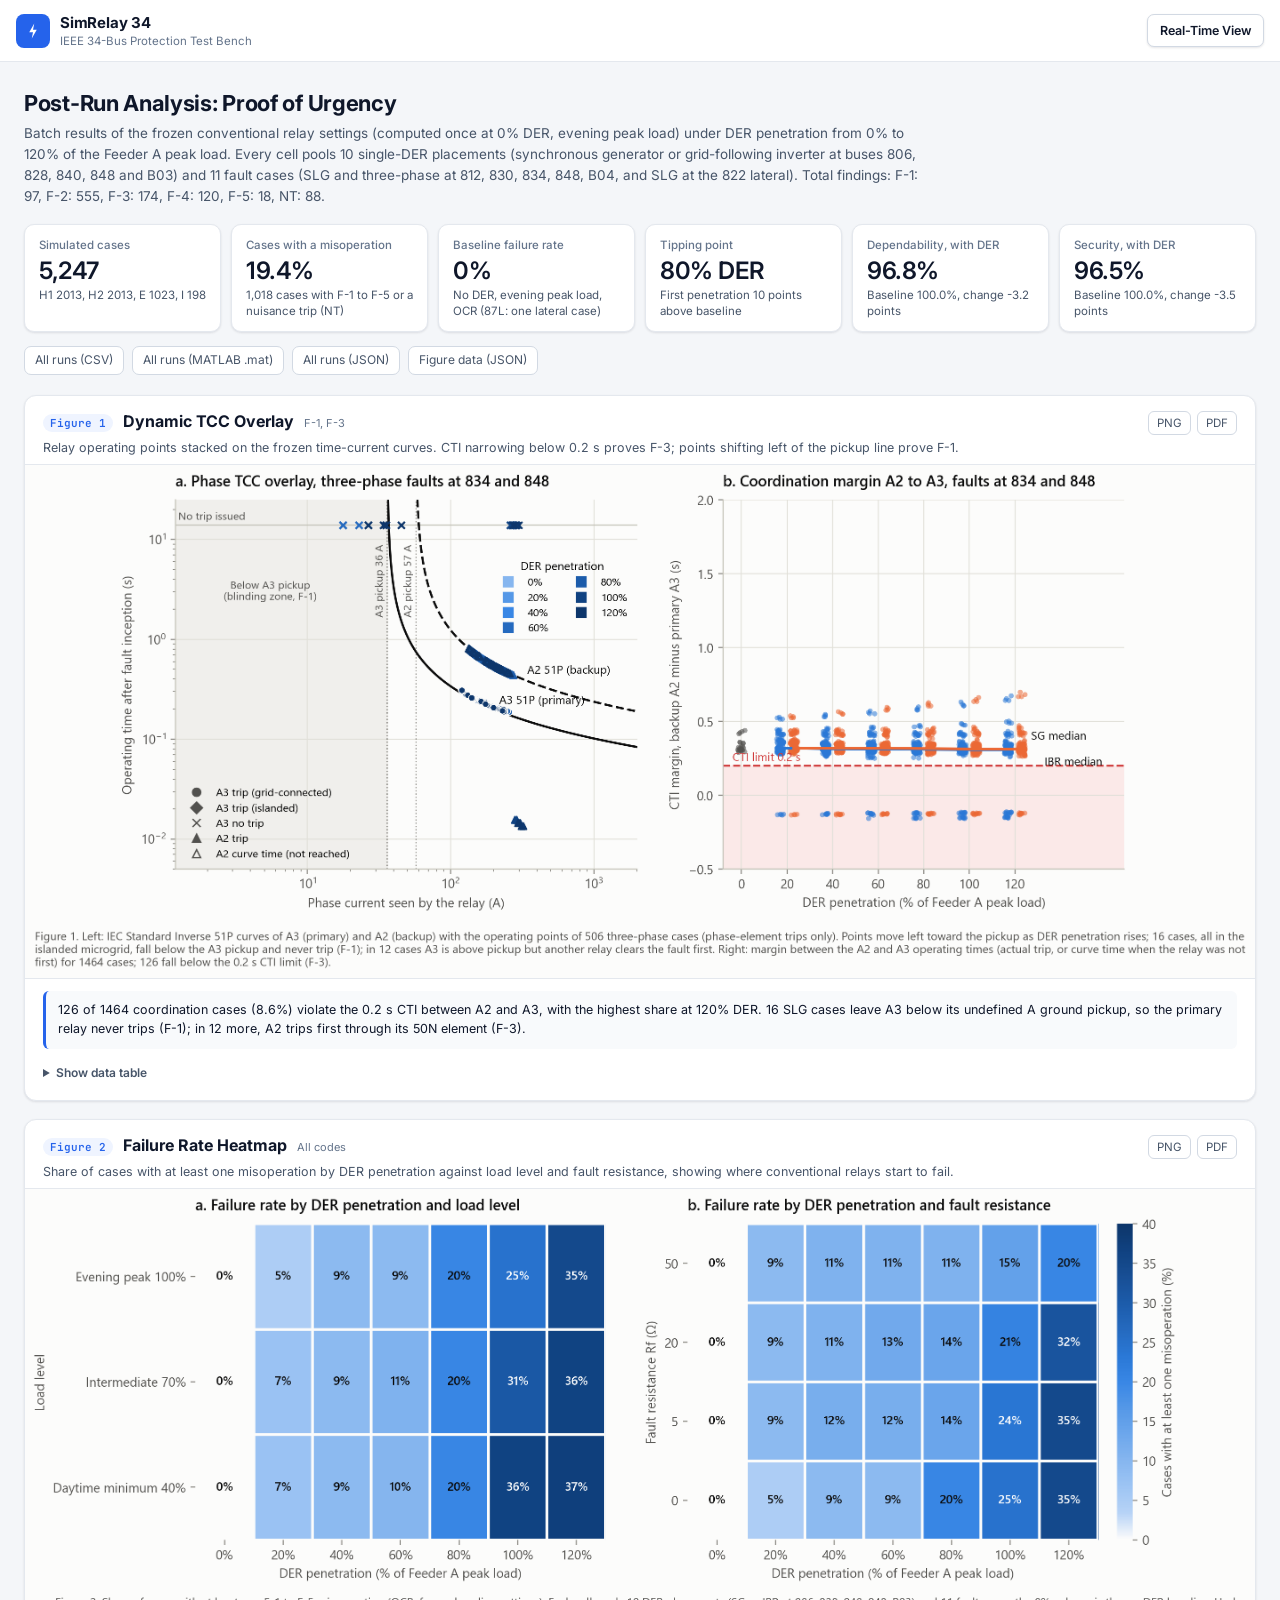
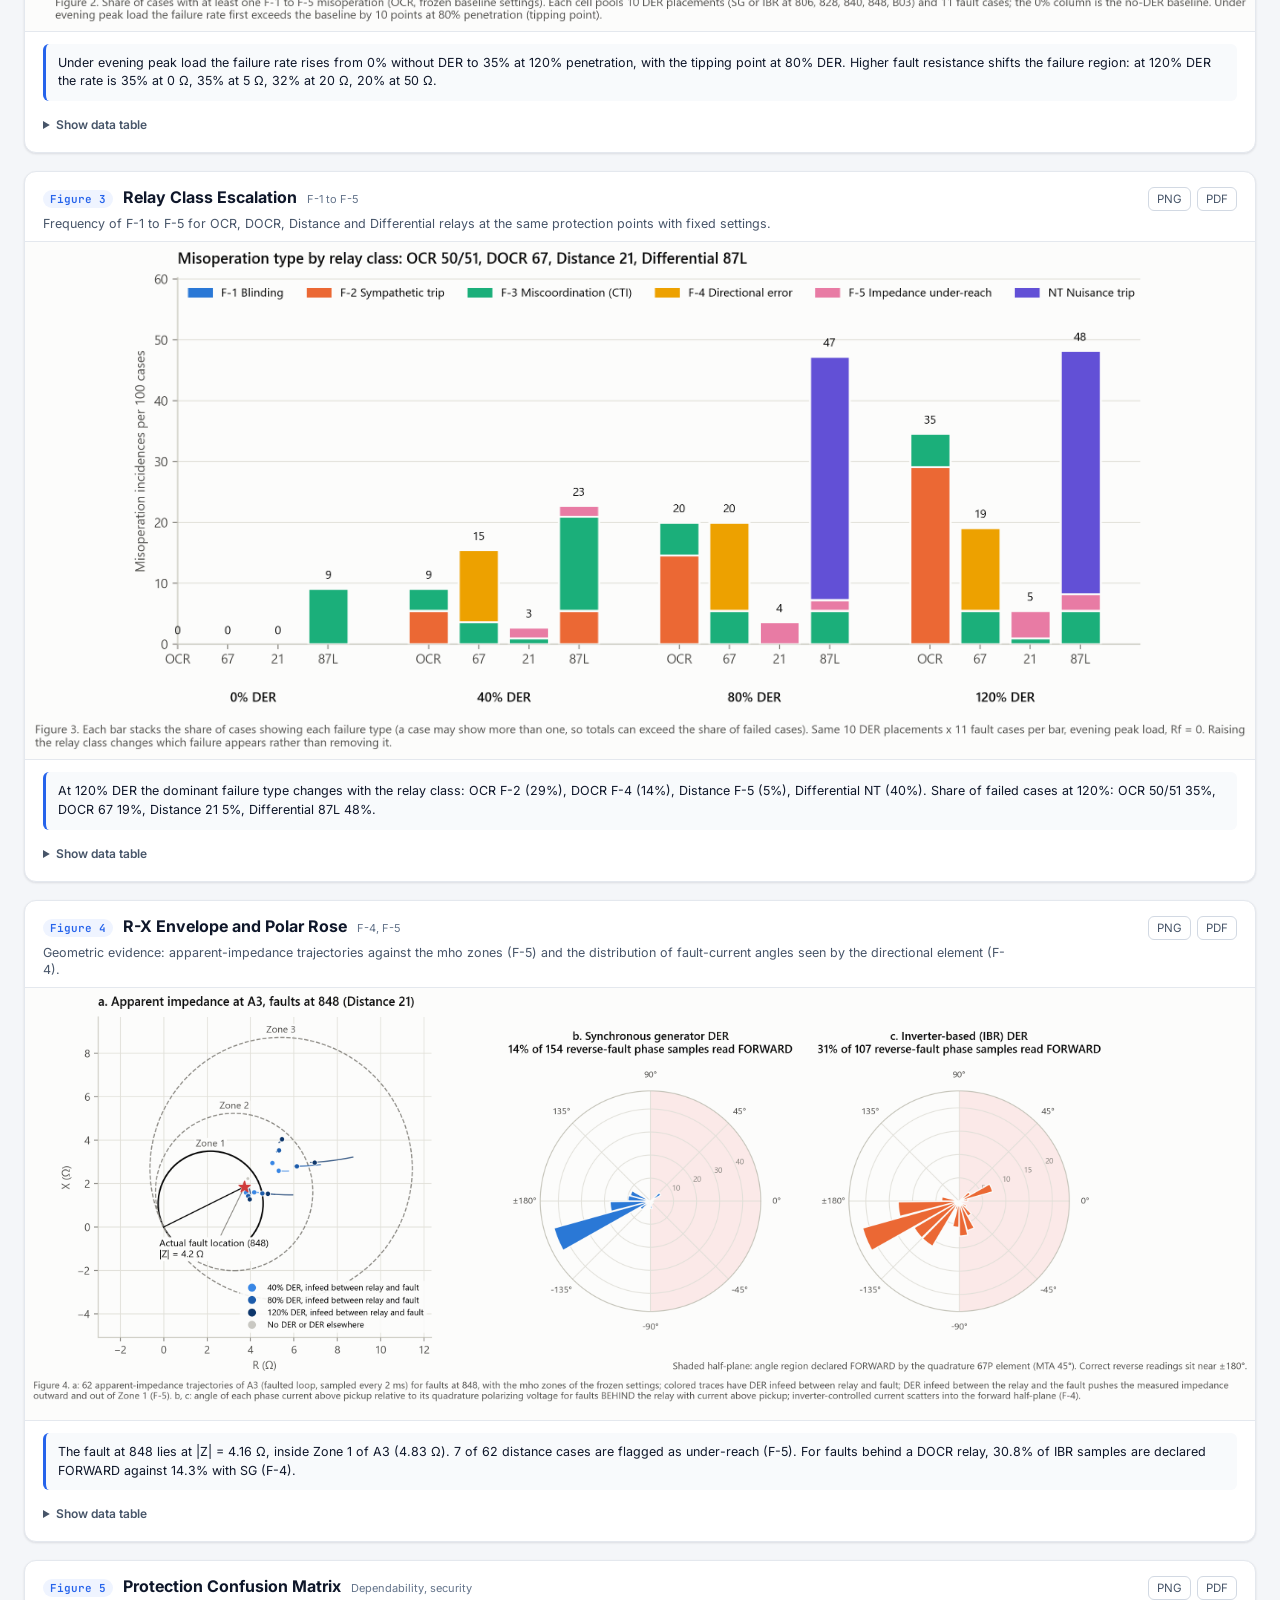
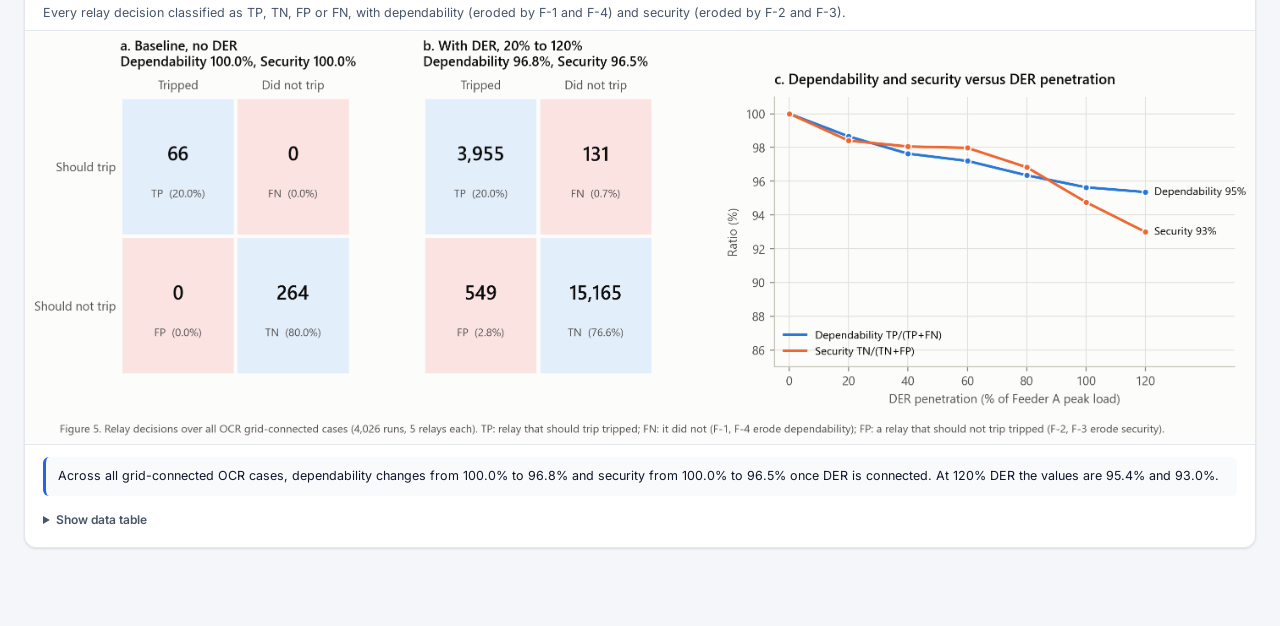
==== web/postrun.html @ 378ecabf "SimRelay 34: SIL proof-of-urgency test bench with Python and MATLAB Simulink engines Web app, Python" ====
<!DOCTYPE html>
<html lang="en">
<head>
<meta charset="utf-8">
<meta name="viewport" content="width=device-width, initial-scale=1">
<title>SimRelay 34 Post-Run</title>
<link rel="icon" href="data:image/svg+xml,%3Csvg xmlns=%22http://www.w3.org/2000/svg%22 viewBox=%220 0 16 16%22%3E%3Crect width=%2216%22 height=%2216%22 rx=%224%22 fill=%22%232563eb%22/%3E%3Cpath d=%22M9 2 5 9h3l-1 5 4-7H8z%22 fill=%22%23fff%22/%3E%3C/svg%3E">
<link rel="stylesheet" href="https://fonts.googleapis.com/css2?family=Inter:wght@400;500;600;700&family=JetBrains+Mono:wght@400;500;600&display=swap">
<link rel="stylesheet" href="css/app.css">
<style>
  html, body { overflow: auto; height: auto; }
  .pr { max-width: 1280px; margin: 0 auto; padding: 20px 24px 60px; }
  .pr-hdr { position: sticky; top: 0; z-index: 10; }
  .intro { color: var(--text-2); font-size: 13.5px; max-width: 900px; margin: 4px 0 18px; line-height: 1.55; }
  h1 { font-size: 22px; margin: 6px 0 2px; letter-spacing: -.3px; }
  .tiles { display: grid; grid-template-columns: repeat(auto-fit, minmax(190px, 1fr)); gap: 10px; margin-bottom: 22px; }
  .tile { background: #fff; border: 1px solid var(--line); border-radius: 10px; padding: 12px 14px; box-shadow: var(--shadow); }
  .tile .l { font-size: 11.5px; color: var(--muted); font-weight: 500; }
  .tile .v { font: 600 24px var(--sans); letter-spacing: -.4px; margin-top: 2px; }
  .tile .s { font-size: 11.5px; color: var(--text-2); margin-top: 2px; }
  .sec { background: #fff; border: 1px solid var(--line); border-radius: 12px; box-shadow: var(--shadow); margin-bottom: 18px; overflow: hidden; }
  .sec-h { display: flex; align-items: baseline; gap: 10px; padding: 14px 18px 4px; flex-wrap: wrap; }
  .sec-h .n { font: 600 11px var(--mono); color: var(--accent); background: var(--accent-soft); padding: 2px 7px; border-radius: 999px; }
  .sec-h h2 { font-size: 16px; margin: 0; }
  .sec-h .tag2 { font-size: 11px; color: var(--muted); }
  .sec-h .dl { margin-left: auto; display: flex; gap: 6px; }
  .sec-h .dl a { font-size: 11.5px; color: var(--text-2); text-decoration: none; border: 1px solid var(--line-2); border-radius: 6px; padding: 3px 8px; }
  .sec-h .dl a:hover { border-color: var(--accent); color: var(--accent); }
  .sec .why { padding: 0 18px 8px; color: var(--text-2); font-size: 12.5px; max-width: 1000px; }
  .sec img { display: block; width: 100%; height: auto; border-top: 1px solid var(--line); border-bottom: 1px solid var(--line); background: #fcfcfb; }
  .finding { margin: 12px 18px; padding: 10px 12px; border-left: 3px solid var(--accent); background: var(--panel-2); border-radius: 6px; font-size: 12.5px; line-height: 1.5; }
  details { margin: 0 18px 14px; }
  summary { cursor: pointer; font-size: 12px; font-weight: 600; color: var(--text-2); padding: 4px 0; }
  .tbl { border-collapse: collapse; font: 11.5px var(--mono); margin-top: 6px; }
  .tbl th, .tbl td { border-bottom: 1px solid var(--line); padding: 4px 10px; text-align: right; }
  .tbl th { font: 600 11px var(--sans); color: var(--muted); }
  .tbl th:first-child, .tbl td:first-child { text-align: left; }
  .wait { padding: 40px; text-align: center; color: var(--muted); }
  .files { display: flex; flex-wrap: wrap; gap: 8px; margin: -8px 0 20px; }
  .files a { font-size: 12px; text-decoration: none; color: var(--text-2); border: 1px solid var(--line-2); background: #fff; border-radius: 7px; padding: 5px 10px; }
  .files a:hover { border-color: var(--accent); color: var(--accent); }
  @media (max-width: 700px) { .pr { padding: 14px 16px 40px; } .sec-h .dl { margin-left: 0; } }
</style>
</head>
<body>
<header id="hdr" class="pr-hdr">
  <div class="brand">
    <div class="logo"><svg viewBox="0 0 16 16"><path d="M9 2 5 9h3l-1 5 4-7H8z" fill="#fff"/></svg></div>
    <div><div class="b1">SimRelay 34</div><div class="b2">IEEE 34-Bus Protection Test Bench</div></div>
  </div>
  <div style="flex:1"></div>
  <a class="btn" href="index.html" style="text-decoration:none">Real-Time View</a>
</header>
<main class="pr" id="pr">
  <div class="wait">Loading post-run results</div>
</main>
<script type="module" src="js/postrun.js"></script>
</body>
</html>
---- web/css/app.css ----
/* SimRelay 34: clean light theme */
:root {
  --bg: #f4f6f9;
  --panel: #ffffff;
  --panel-2: #f8fafc;
  --panel-3: #f1f4f8;
  --line: #e4e8ee;
  --line-2: #d2d9e3;
  --text: #0f172a;
  --text-2: #475569;
  --muted: #64748b;
  --faint: #94a3b8;
  --accent: #2563eb;
  --accent-2: #1d4ed8;
  --accent-soft: #eff4ff;
  --op: #2563eb;
  --god: #b45309;
  --field: #7c3aed;
  --good: #16a34a;
  --warn: #d97706;
  --crit: #dc2626;
  --dead: #a3adbb;
  --phA: #e8590c;
  --phB: #2f9e44;
  --phC: #1c7ed6;
  --cb-closed: #dc2626;   /* ANSI SCADA convention: red = closed */
  --cb-open: #16a34a;     /* green = open */
  --shadow: 0 1px 2px rgba(15, 23, 42, .05), 0 1px 3px rgba(15, 23, 42, .06);
  --mono: "JetBrains Mono", "Cascadia Mono", Consolas, "SFMono-Regular", Menlo, monospace;
  --sans: "Inter", "Segoe UI", system-ui, -apple-system, Roboto, "Helvetica Neue", Arial, sans-serif;
}
* { box-sizing: border-box; }
html, body { margin: 0; height: 100%; background: var(--bg); color: var(--text); font: 13px/1.4 var(--sans); overflow: hidden; -webkit-font-smoothing: antialiased; }
button, select, input { font: inherit; color: inherit; }
#app { display: grid; grid-template-rows: auto minmax(0, 1fr) auto; grid-template-columns: minmax(0, 1fr); height: 100vh; width: 100vw; }
.ic { width: 15px; height: 15px; flex: none; }

/* header */
#hdr { display: flex; align-items: center; gap: 20px; padding: 10px 16px; background: var(--panel); border-bottom: 1px solid var(--line); min-height: 62px; }
.brand { display: flex; align-items: center; gap: 10px; min-width: 230px; }
.logo { width: 34px; height: 34px; border-radius: 8px; background: var(--accent); display: grid; place-items: center; }
.logo svg { width: 20px; height: 20px; }
.b1 { font-weight: 700; font-size: 15px; letter-spacing: -.2px; }
.b2 { color: var(--muted); font-size: 11.5px; }
.scen-wrap { flex: 1; min-width: 0; }
.scen-label { font-size: 10.5px; font-weight: 600; color: var(--muted); text-transform: uppercase; letter-spacing: .6px; margin-bottom: 5px; }
.scen-chips { display: flex; gap: 6px; overflow-x: auto; padding-bottom: 2px; scrollbar-width: thin; }
.chip { flex: none; display: flex; align-items: center; gap: 7px; padding: 5px 10px 5px 6px; border-radius: 7px; background: var(--panel); border: 1px solid var(--line-2); cursor: pointer; white-space: nowrap; font-size: 12px; font-weight: 500; color: var(--text-2); transition: .15s; }
.chip:hover { border-color: var(--faint); color: var(--text); }
.chip.on { border-color: var(--accent); color: var(--accent-2); background: var(--accent-soft); }
.chip .code { font: 600 10px var(--mono); padding: 2px 6px; border-radius: 4px; background: var(--panel-3); color: var(--text-2); }
.chip .code.F-1 { background: #fee2e2; color: #b91c1c; } .chip .code.F-2 { background: #fef3c7; color: #a16207; }
.chip .code.F-3 { background: #ffedd5; color: #c2410c; } .chip .code.F-4 { background: #ede9fe; color: #6d28d9; }
.chip .code.F-5 { background: #dbeafe; color: #1d4ed8; } .chip .code.OK { background: #dcfce7; color: #15803d; }
.chip .code.NT { background: #fef3c7; color: #a16207; } .chip .code.MG { background: #ccfbf1; color: #0f766e; }
.chip .pend { width: 6px; height: 6px; border-radius: 50%; background: var(--faint); animation: blink 1s steps(2) infinite; }
.hdr-actions { display: flex; align-items: center; gap: 8px; }
.verdict-mini { display: flex; gap: 4px; margin-right: 4px; }
.vchip { font: 600 10.5px var(--mono); padding: 3px 7px; border-radius: 5px; border: 1px solid var(--line); color: var(--faint); background: var(--panel); }
.vchip.hit { color: #b91c1c; border-color: #fca5a5; background: #fef2f2; }
.vchip.okk { color: #15803d; border-color: #86efac; background: #f0fdf4; font-family: var(--sans); }

.btn { display: inline-flex; align-items: center; gap: 6px; border: 1px solid var(--line-2); background: var(--panel); padding: 7px 12px; border-radius: 7px; cursor: pointer; font-weight: 600; font-size: 12.5px; color: var(--text); transition: .12s; box-shadow: var(--shadow); }
.btn:hover { background: var(--panel-2); border-color: var(--faint); }
.btn.primary { background: var(--accent); border-color: var(--accent); color: #fff; }
.btn.primary:hover { background: var(--accent-2); }
.btn.tiny { padding: 4px 9px; font-size: 11.5px; box-shadow: none; }
.btn.icon-only { padding: 4px 6px; }
.btn.icon { padding: 5px 7px; box-shadow: none; }
.btn.icon .ic { width: 16px; height: 16px; }
.btn.icon.big { background: var(--accent); border-color: var(--accent); color: #fff; padding: 6px 12px; }
.btn.icon.big:hover { background: var(--accent-2); }
.btn:disabled { opacity: .5; cursor: wait; }

/* grid */
#grid { display: grid; grid-template-columns: minmax(0, 1fr) 380px; grid-template-rows: minmax(0, 63fr) minmax(0, 37fr); gap: 10px; padding: 10px; min-height: 0; }
#p-scada { grid-column: 1; grid-row: 1; }
#p-field { grid-column: 2; grid-row: 1 / span 2; }
#p-god { grid-column: 1; grid-row: 2; }
.panel { background: var(--panel); border: 1px solid var(--line); border-radius: 10px; display: flex; flex-direction: column; min-height: 0; min-width: 0; overflow: hidden; box-shadow: var(--shadow); }
.ph { display: flex; align-items: center; gap: 10px; padding: 7px 12px; border-bottom: 1px solid var(--line); min-height: 42px; flex-wrap: wrap; }
.tag { font-size: 10.5px; font-weight: 600; padding: 2px 8px; border-radius: 999px; }
.tag.op { color: #1d4ed8; background: #eff4ff; }
.tag.god { color: #92400e; background: #fef3c7; }
.tag.field { color: #6d28d9; background: #f3efff; }
.ttl { font-weight: 600; font-size: 13.5px; }
.sub { color: var(--muted); font: 11px var(--mono); }
.tools { margin-left: auto; display: flex; align-items: center; gap: 12px; color: var(--text-2); font-size: 12px; }
.tg { display: flex; align-items: center; gap: 5px; cursor: pointer; user-select: none; }
.tg input { accent-color: var(--accent); margin: 0; }
.sel { display: flex; align-items: center; gap: 6px; }
select { background: var(--panel); border: 1px solid var(--line-2); border-radius: 6px; padding: 3px 6px; font-size: 12px; color: var(--text); }
.pb { flex: 1; min-height: 0; position: relative; }

/* SLD */
.kpi { display: flex; gap: 8px; padding: 6px 12px; border-bottom: 1px solid var(--line); background: var(--panel-2); overflow-x: auto; }
.kpi .k { background: var(--panel); border: 1px solid var(--line); border-radius: 8px; padding: 3px 10px; min-width: 112px; }
.kpi .k .l { font-size: 10.5px; font-weight: 500; color: var(--muted); }
.kpi .k .v { font: 600 14px var(--mono); color: var(--text); }
.kpi .k .v small { font: 500 10.5px var(--sans); color: var(--muted); margin-left: 4px; }
.sld-host { background: #fff; background-image: radial-gradient(#e8edf3 1px, transparent 1px); background-size: 18px 18px; overflow: hidden; }
#sld { width: 100%; height: 100%; display: block; cursor: grab; user-select: none; }
#sld.dragging { cursor: grabbing; }
#sld text { font-family: var(--sans); paint-order: stroke; stroke: #ffffff; stroke-width: 3.5px; stroke-linejoin: round; }
#sld text.mono { font-family: var(--mono); }
.sld-foot { border-top: 1px solid var(--line); padding: 6px 12px; background: var(--panel); }
.sld-legend { display: flex; flex-wrap: wrap; gap: 4px 16px; font-size: 11px; color: var(--text-2); }
.sld-legend .lg { display: flex; align-items: center; gap: 6px; }
.sld-legend i { display: inline-block; width: 9px; height: 9px; border-radius: 50%; }
.sld-legend i.sq { border-radius: 2px; }
.sld-legend i.ln { width: 18px; height: 3px; border-radius: 2px; }
.alarm-strip { height: 30px; background: var(--panel-2); border-top: 1px solid var(--line); display: flex; align-items: center; gap: 16px; padding: 0 12px; overflow: hidden; font: 11.5px var(--mono); white-space: nowrap; }
.alarm-strip .al-h { color: var(--text); font: 600 11px var(--sans); flex: none; text-transform: uppercase; letter-spacing: .5px; }
.alarm-strip .al { color: var(--text-2); flex: none; }
.alarm-strip .al b { color: var(--faint); font-weight: 500; margin-right: 6px; }
.alarm-strip .al.hi { color: #b91c1c; } .alarm-strip .al.mid { color: #b45309; } .alarm-strip .al.ok { color: #15803d; }

.inspector { position: absolute; z-index: 20; width: 340px; max-height: calc(100% - 16px); overflow: auto; background: #fff; border: 1px solid var(--line-2); border-radius: 10px; box-shadow: 0 12px 32px rgba(15, 23, 42, .14); font-size: 12px; }
.inspector.hidden { display: none; }
.insp-h { display: flex; align-items: center; gap: 8px; padding: 9px 12px; border-bottom: 1px solid var(--line); position: sticky; top: 0; background: #fff; }
.insp-h .ic2 { font: 600 10px var(--mono); padding: 2px 7px; border-radius: 4px; background: var(--panel-3); color: var(--text-2); }
.insp-h .nm { font-weight: 600; }
.insp-h .x { margin-left: auto; cursor: pointer; color: var(--muted); display: flex; padding: 2px; border-radius: 4px; }
.insp-h .x:hover { background: var(--panel-3); color: var(--text); }
.insp-b { padding: 8px 12px 12px; }
.insp-b h5 { margin: 10px 0 5px; font-size: 10.5px; font-weight: 600; color: var(--muted); text-transform: uppercase; letter-spacing: .5px; }
.kv { display: grid; grid-template-columns: auto 1fr; gap: 3px 12px; }
.kv .k { color: var(--text-2); }
.kv .v { font-family: var(--mono); text-align: right; }
.ph3 { display: grid; grid-template-columns: 50px repeat(3, 1fr); gap: 3px 6px; font-family: var(--mono); font-size: 11.5px; }
.ph3 .hd { color: var(--muted); font-size: 10.5px; }
.ph3 .r { color: var(--text-2); }
.ph3 .c { text-align: right; }
.sw { display: inline-block; width: 8px; height: 8px; border-radius: 2px; margin-right: 4px; vertical-align: 0; }
.pill { display: inline-block; font: 600 10px var(--sans); padding: 1px 7px; border-radius: 999px; }
.pill.ok { background: #dcfce7; color: #15803d; } .pill.warn { background: #fef3c7; color: #a16207; }
.pill.crit { background: #fee2e2; color: #b91c1c; } .pill.mute { background: var(--panel-3); color: var(--text-2); }
.god-note { margin-top: 10px; padding: 7px 9px; border: 1px solid #fde68a; background: #fffbeb; border-radius: 7px; color: #92400e; font-size: 11.5px; }

/* SOE */
.soe-host { overflow: auto; }
.soe-note { padding: 8px 12px; color: var(--muted); font-size: 11.5px; border-bottom: 1px solid var(--line); background: var(--panel-2); }
table.soe { width: 100%; border-collapse: collapse; font: 11.5px var(--mono); }
table.soe th { position: sticky; top: 0; background: var(--panel); text-align: left; color: var(--muted); font: 600 10.5px var(--sans); padding: 6px 10px; border-bottom: 1px solid var(--line); text-transform: uppercase; letter-spacing: .4px; }
table.soe td { padding: 5px 10px; border-bottom: 1px solid #eef1f5; vertical-align: top; color: var(--text-2); }
table.soe td:first-child { white-space: nowrap; color: var(--muted); }
table.soe tr.future td { opacity: .3; }
table.soe tr.k-trip td:last-child { color: #b91c1c; font-weight: 600; }
table.soe tr.k-pickup td:last-child { color: #a16207; }
table.soe tr.k-dir td:last-child { color: #6d28d9; }
table.soe tr.k-cb td:last-child { color: var(--text); }
table.soe tr.k-dropout td:last-child { color: var(--faint); }
table.soe tr.s-FAULT_ON td:last-child { color: #b91c1c; font-weight: 600; }
table.soe tr.s-CB_OPEN td:last-child, table.soe tr.s-CB_CLOSE td:last-child { color: var(--text); }
table.soe tr.s-DER_TRIP td:last-child { color: #6d28d9; }
table.soe tr.s-FAULT_CLEARED td:last-child { color: #15803d; }
table.soe tr.s-ISLAND td:last-child { color: #0f766e; }
table.soe .empty { color: var(--faint); font-family: var(--sans); }
.iedtag { display: inline-block; min-width: 22px; font-weight: 600; color: var(--text); }

/* ground truth */
.god-body { display: grid; grid-template-columns: minmax(0, 1fr) 340px; min-height: 0; }
.scope { overflow-y: auto; overflow-x: hidden; min-height: 0; border-right: 1px solid var(--line); }
.srow { border-bottom: 1px solid var(--line); position: relative; }
.srow-h { display: flex; align-items: center; gap: 6px; padding: 4px 10px; background: var(--panel-2); font-size: 11.5px; }
.srow-h select { font-size: 11.5px; max-width: 260px; padding: 2px 4px; }
.srow-h .rm { margin-left: auto; cursor: pointer; color: var(--faint); display: flex; padding: 2px; border-radius: 4px; }
.srow-h .rm:hover { color: var(--crit); background: #fef2f2; }
.srow-h .rd { font: 11px var(--mono); color: var(--text-2); }
.srow canvas { display: block; width: 100%; height: 118px; cursor: crosshair; }
.srow .stip { position: absolute; pointer-events: none; background: #fff; border: 1px solid var(--line-2); border-radius: 7px; padding: 5px 8px; font: 11px var(--mono); white-space: nowrap; display: none; z-index: 5; box-shadow: 0 6px 18px rgba(15, 23, 42, .12); }
.god-side { display: flex; flex-direction: column; min-height: 0; }
.tabs { display: flex; border-bottom: 1px solid var(--line); padding: 0 8px; }
.tab { background: none; border: 0; padding: 9px 10px; cursor: pointer; color: var(--muted); font-weight: 600; font-size: 12px; border-bottom: 2px solid transparent; margin-bottom: -1px; }
.tab:hover { color: var(--text); }
.tab.on { color: var(--accent); border-bottom-color: var(--accent); }
.tabpane { display: none; flex: 1; overflow: auto; min-height: 0; }
.tabpane.on { display: block; }

.hunt { padding: 10px; }
.hunt .codes { display: grid; grid-template-columns: repeat(3, 1fr); gap: 6px; margin-bottom: 10px; }
.hunt .cd { border: 1px solid var(--line); border-radius: 8px; padding: 6px 8px; background: var(--panel); }
.hunt .cd .c { font: 600 11px var(--mono); color: var(--text-2); }
.hunt .cd .n { font: 600 17px var(--mono); }
.hunt .cd .d { font-size: 10.5px; color: var(--muted); line-height: 1.25; }
.hunt .cd.hit { border-color: #fca5a5; background: #fef2f2; }
.hunt .cd.hit .n { color: #b91c1c; }
.hunt .cm { display: grid; grid-template-columns: auto 1fr 1fr; gap: 4px; font: 11px var(--mono); margin-bottom: 10px; align-items: center; }
.hunt .cm .cell { padding: 5px; text-align: center; border-radius: 6px; background: var(--panel-3); }
.hunt .cm .tp, .hunt .cm .tn { background: #dcfce7; color: #15803d; }
.hunt .cm .fp, .hunt .cm .fn { background: #fee2e2; color: #b91c1c; }
.hunt .cm .lb { color: var(--muted); font: 500 10.5px var(--sans); text-align: center; }
.hunt .metric { display: flex; gap: 8px; margin-bottom: 10px; }
.hunt .metric div { flex: 1; background: var(--panel); border: 1px solid var(--line); border-radius: 8px; padding: 5px 8px; }
.hunt .metric .l { font-size: 10.5px; font-weight: 500; color: var(--muted); }
.hunt .metric .v { font: 600 16px var(--mono); }
.find { border: 1px solid var(--line); border-left: 3px solid var(--crit); border-radius: 8px; padding: 7px 10px; margin-bottom: 7px; background: #fff; cursor: pointer; }
.find:hover { background: var(--panel-2); }
.find .fh { display: flex; gap: 7px; align-items: baseline; }
.find .fc { font: 600 10.5px var(--mono); }
.find .ft { font-weight: 600; font-size: 12px; }
.find .fx { color: var(--text-2); font-size: 11.5px; margin-top: 3px; }
.find .tt { margin-left: auto; font: 10.5px var(--mono); color: var(--muted); white-space: nowrap; }
.find.F-1 { border-left-color: #dc2626; } .find.F-2 { border-left-color: #d97706; } .find.F-3 { border-left-color: #ea580c; }
.find.F-4 { border-left-color: #7c3aed; } .find.F-5 { border-left-color: #2563eb; } .find.NT { border-left-color: #d97706; }
.hunt .gt { font-size: 11.5px; color: var(--text-2); background: #fffbeb; border: 1px solid #fde68a; border-radius: 8px; padding: 7px 9px; margin-bottom: 10px; }
.hunt .gt b { color: #92400e; }
.ok-banner { padding: 8px 10px; border: 1px solid #86efac; background: #f0fdf4; color: #15803d; border-radius: 8px; font-size: 12px; margin-bottom: 10px; }

/* playback */
#play { display: flex; align-items: center; gap: 16px; padding: 8px 16px; border-top: 1px solid var(--line); background: var(--panel); }
.pl-btns { display: flex; align-items: center; gap: 4px; }
.pl-btns select { margin-left: 8px; padding: 4px 6px; }
.pl-time { font: 600 16px var(--mono); min-width: 150px; }
.pl-time .slash { color: var(--faint); margin: 0 5px; }
#pl-T { color: var(--muted); font-size: 12px; }
.pl-track { flex: 1; position: relative; height: 36px; cursor: pointer; }
.pl-rail { position: absolute; left: 0; right: 0; top: 15px; height: 6px; background: var(--panel-3); border: 1px solid var(--line); border-radius: 3px; }
.pl-fill { position: absolute; left: 0; top: 15px; height: 6px; background: var(--accent); border-radius: 3px; width: 0; }
.pl-head { position: absolute; top: 10px; width: 14px; height: 16px; margin-left: -7px; background: #fff; border: 2px solid var(--accent); border-radius: 5px; box-shadow: var(--shadow); }
.pl-mark { position: absolute; top: 4px; width: 2px; height: 28px; margin-left: -1px; border-radius: 1px; }
.pl-mark.fault { background: var(--crit); }
.pl-mark.trip { background: var(--warn); height: 22px; top: 7px; }
.pl-mark.cb { background: var(--muted); height: 16px; top: 10px; }
.pl-mark.der { background: var(--field); height: 16px; top: 10px; }
.pl-mark .ml { position: absolute; top: -3px; left: 4px; font: 500 10px var(--sans); color: var(--text-2); white-space: nowrap; pointer-events: none; }
.pl-tip { position: absolute; bottom: 36px; transform: translateX(-50%); background: var(--text); color: #fff; padding: 2px 7px; border-radius: 5px; font: 11px var(--mono); display: none; white-space: nowrap; }
.pl-cyc { font: 11.5px var(--sans); color: var(--muted); min-width: 80px; text-align: right; }

/* drawer */
.drawer { position: fixed; top: 0; right: 0; bottom: 0; width: 580px; max-width: 96vw; background: #fff; border-left: 1px solid var(--line); box-shadow: -16px 0 40px rgba(15, 23, 42, .12); transform: translateX(105%); transition: transform .22s ease; z-index: 50; display: flex; flex-direction: column; }
.drawer.open { transform: none; }
.dr-head { display: flex; align-items: center; padding: 14px 16px; border-bottom: 1px solid var(--line); }
.dr-head > div { flex: 1; }
.dr-t { font-weight: 700; font-size: 15px; }
.dr-s { color: var(--muted); font-size: 12px; }
.dr-tabs { display: grid; grid-template-columns: repeat(5, 1fr); border-bottom: 1px solid var(--line); padding: 0 8px; }
.dr-tabs button { background: none; border: 0; padding: 9px 4px; cursor: pointer; color: var(--muted); font-weight: 600; font-size: 12px; border-bottom: 2px solid transparent; line-height: 1.2; margin-bottom: -1px; }
.dr-tabs button small { display: block; font-weight: 500; font-size: 10.5px; }
.dr-tabs button.on { color: var(--accent); border-bottom-color: var(--accent); }
.dr-body { flex: 1; overflow: auto; padding: 14px 16px; background: var(--panel-2); }
.dr-foot { display: flex; justify-content: space-between; padding: 12px 16px; border-top: 1px solid var(--line); }
.fs { border: 1px solid var(--line); border-radius: 10px; padding: 12px; margin-bottom: 12px; background: #fff; }
.fs > .fh { display: flex; align-items: center; gap: 8px; margin-bottom: 10px; font-weight: 600; }
.fs > .fh .rm { margin-left: auto; cursor: pointer; color: var(--muted); font-size: 12px; font-weight: 500; }
.fs > .fh .rm:hover { color: var(--crit); }
.fhint { color: var(--muted); font-size: 11.5px; margin: -2px 0 8px; }
.frow { display: grid; grid-template-columns: 160px 1fr; align-items: center; gap: 6px 10px; margin-bottom: 7px; }
.frow > label { color: var(--text-2); font-size: 12px; }
.frow input[type=number], .frow input[type=text], .frow select { width: 100%; background: #fff; border: 1px solid var(--line-2); border-radius: 6px; padding: 5px 7px; font-size: 12px; }
.frow input[type=range] { width: 100%; accent-color: var(--accent); }
.inl { display: flex; gap: 6px; align-items: center; }
.inl > * { flex: 1; }
.inl .val { flex: none; font: 12px var(--mono); min-width: 70px; text-align: right; color: var(--text); }
.seg { display: inline-flex; border: 1px solid var(--line-2); border-radius: 7px; overflow: hidden; flex-wrap: wrap; }
.seg button { background: #fff; border: 0; padding: 5px 10px; cursor: pointer; font-size: 12px; color: var(--text-2); border-right: 1px solid var(--line-2); }
.seg button:last-child { border-right: 0; }
.seg button.on { background: var(--accent); color: #fff; }
.stbl { width: 100%; border-collapse: collapse; font: 11px var(--mono); }
.stbl th, .stbl td { padding: 4px 5px; border-bottom: 1px solid var(--line); text-align: right; }
.stbl th:first-child, .stbl td:first-child { text-align: left; }
.stbl th { color: var(--muted); font: 600 10.5px var(--sans); }
.addbtn { width: 100%; display: flex; align-items: center; justify-content: center; gap: 6px; border: 1px dashed var(--line-2); background: #fff; padding: 9px; border-radius: 10px; cursor: pointer; color: var(--text-2); font-weight: 500; }
.addbtn:hover { border-color: var(--accent); color: var(--accent); }

.busy { position: fixed; inset: 0; background: rgba(244, 246, 249, .72); backdrop-filter: blur(2px); display: grid; place-content: center; z-index: 80; }
.busy.hidden { display: none; }
.busy-card { display: flex; align-items: center; gap: 12px; background: #fff; border: 1px solid var(--line); border-radius: 12px; padding: 14px 18px; box-shadow: 0 12px 32px rgba(15, 23, 42, .12); font-weight: 500; }
.spin { width: 22px; height: 22px; border: 2.5px solid #dbe4f3; border-top-color: var(--accent); border-radius: 50%; animation: sp 0.9s linear infinite; }
@keyframes sp { to { transform: rotate(360deg); } }
.toast { position: fixed; left: 50%; bottom: 76px; transform: translateX(-50%); background: #fef2f2; border: 1px solid #fca5a5; color: #991b1b; padding: 9px 14px; border-radius: 8px; z-index: 90; max-width: 70vw; box-shadow: var(--shadow); }
.toast.hidden { display: none; }

/* SVG */
.sld-line { fill: none; stroke-linecap: round; stroke-linejoin: round; }
.sld-hit { fill: none; stroke: transparent; stroke-width: 14; cursor: pointer; }
.clickable { cursor: pointer; }
@keyframes pulse { 0% { r: 8; opacity: .9; } 100% { r: 26; opacity: 0; } }
.fault-ring { animation: pulse 1.1s ease-out infinite; }
@keyframes blink { 50% { opacity: .25; } }
.blink { animation: blink .6s steps(2) infinite; }
::-webkit-scrollbar { width: 9px; height: 9px; }
::-webkit-scrollbar-thumb { background: #cfd7e2; border-radius: 5px; border: 2px solid transparent; background-clip: padding-box; }
::-webkit-scrollbar-track { background: transparent; }

@media (max-width: 1350px) {
  #grid { grid-template-columns: minmax(0, 1fr) 320px; }
  .god-body { grid-template-columns: minmax(0, 1fr) 290px; }
}

/* engine selector and badge */
.eng-sel { font-size: 12px; color: var(--text-2); font-weight: 500; }
.eng-sel select { font-weight: 600; }
.engine-badge { font-size: 10.5px; font-weight: 600; padding: 2px 8px; border-radius: 999px; background: var(--panel-3); color: var(--text-2); }
.engine-badge.ml { background: #fff1e6; color: #c2410c; }
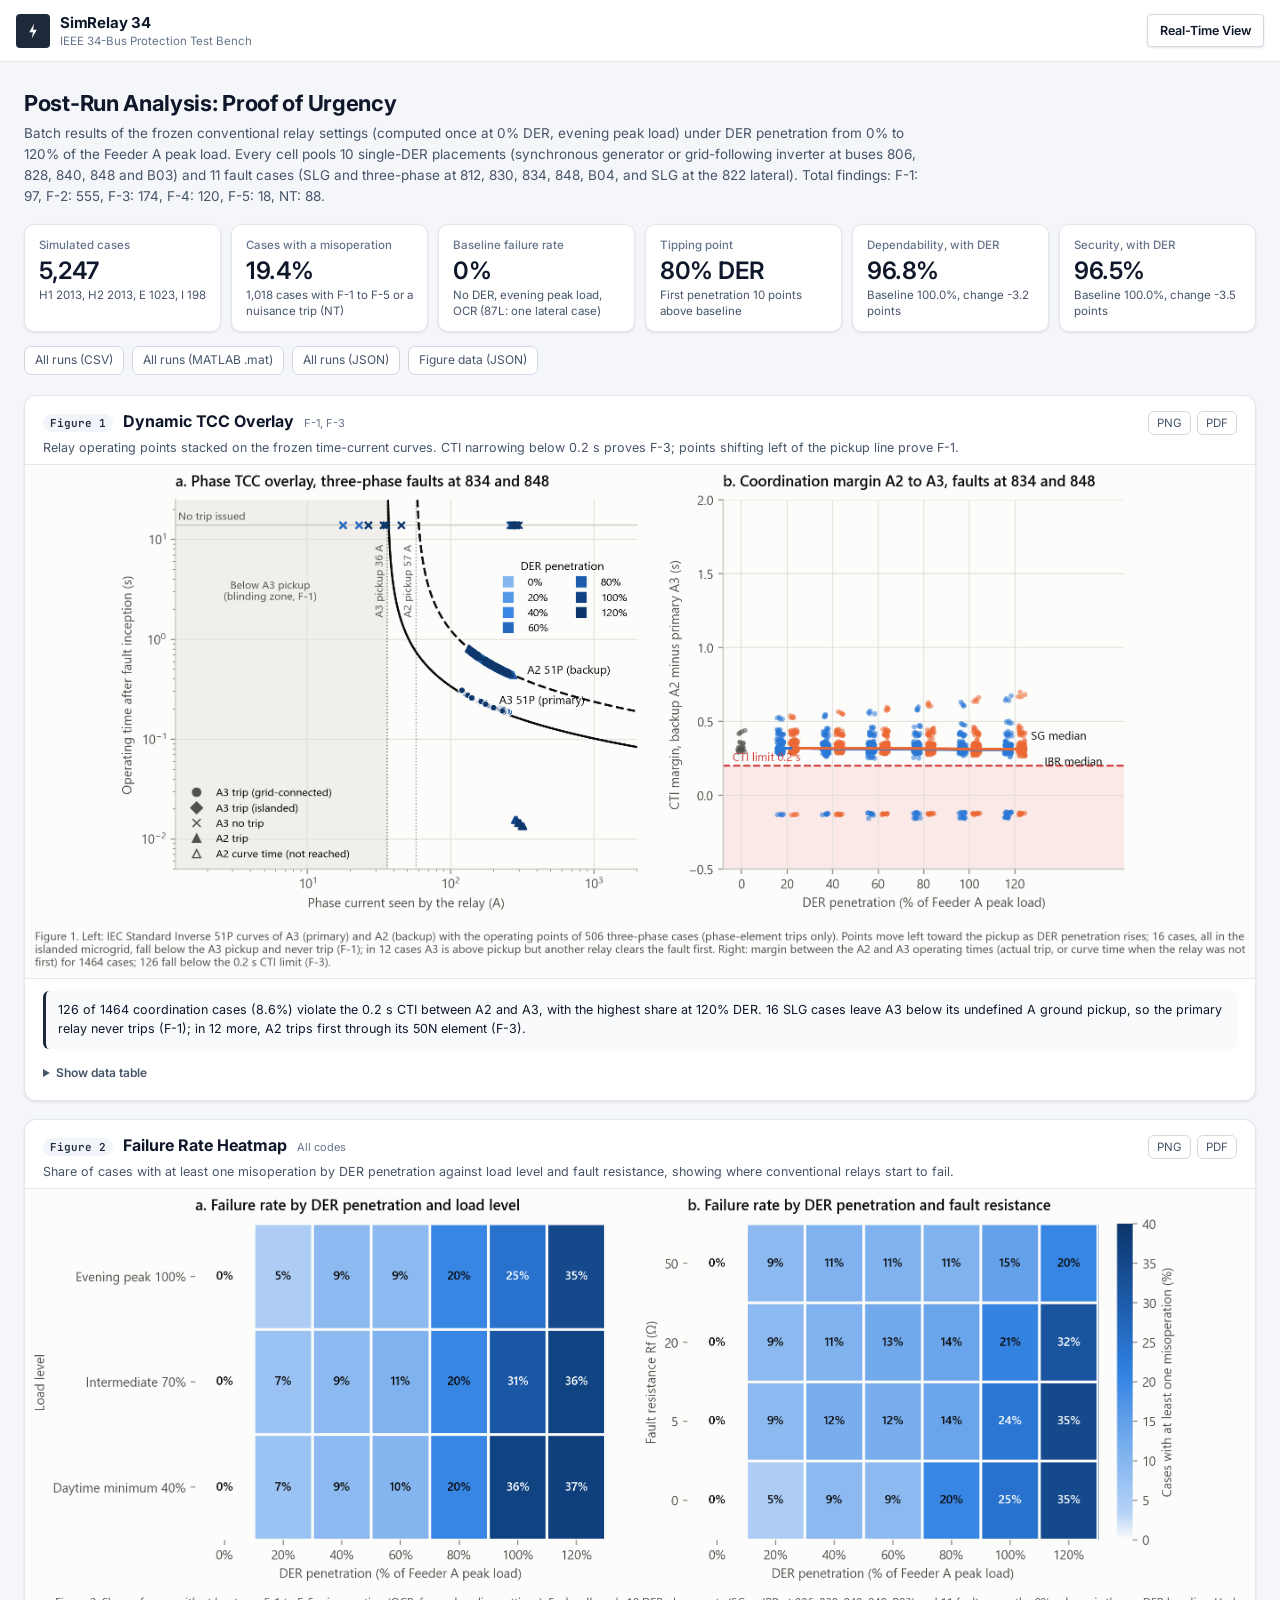
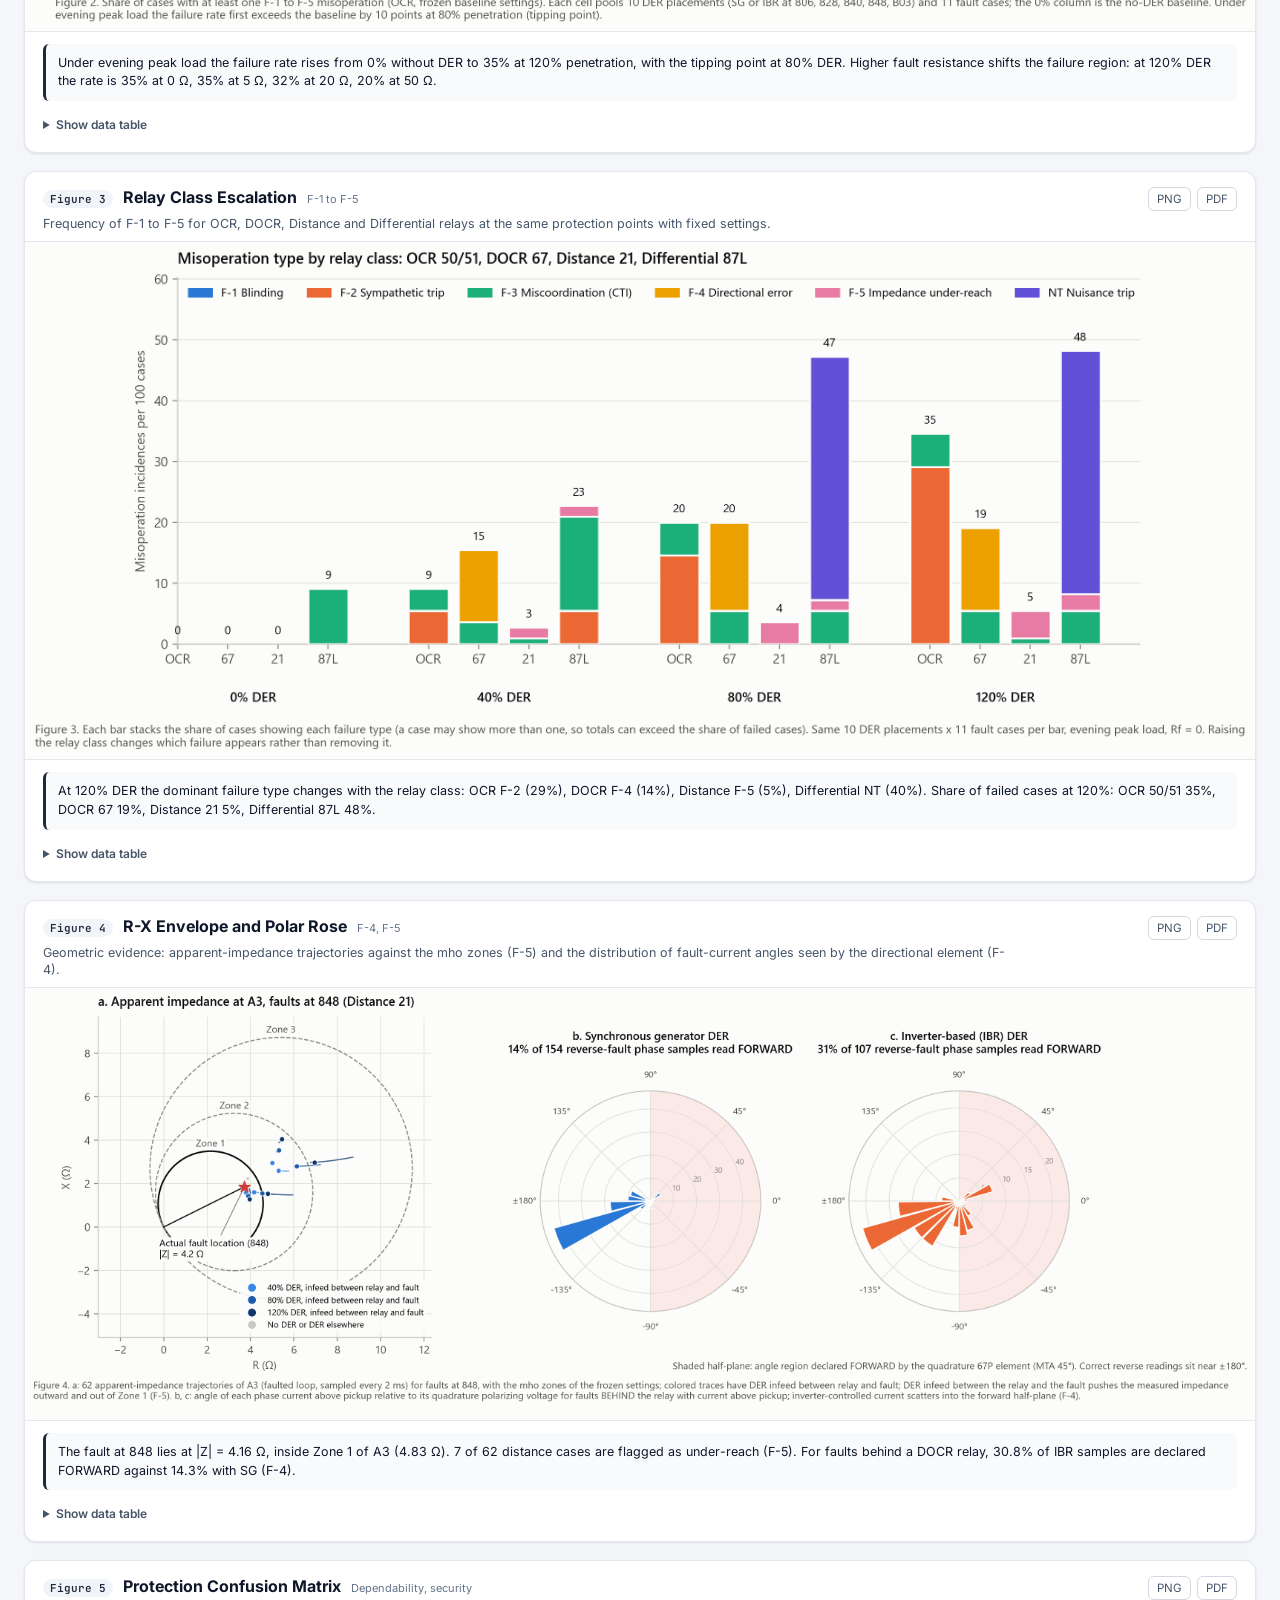
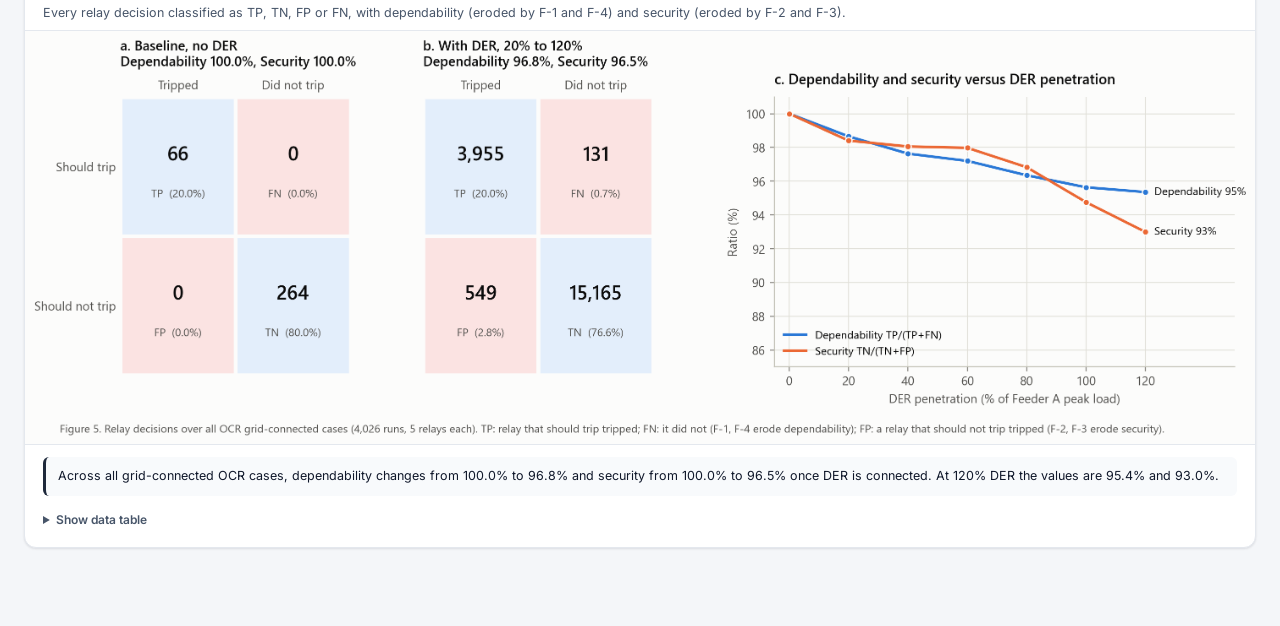
==== commit 9c75fa27: "Revise the SLD canvas: IEC symbols, relays, layers and compact layout - IEC 60617 symbols for loads," ====
--- a/web/postrun.html
+++ b/web/postrun.html
@@ -4,7 +4,7 @@
 <meta charset="utf-8">
 <meta name="viewport" content="width=device-width, initial-scale=1">
 <title>SimRelay 34 Post-Run</title>
-<link rel="icon" href="data:image/svg+xml,%3Csvg xmlns=%22http://www.w3.org/2000/svg%22 viewBox=%220 0 16 16%22%3E%3Crect width=%2216%22 height=%2216%22 rx=%224%22 fill=%22%232563eb%22/%3E%3Cpath d=%22M9 2 5 9h3l-1 5 4-7H8z%22 fill=%22%23fff%22/%3E%3C/svg%3E">
+<link rel="icon" href="data:image/svg+xml,%3Csvg xmlns=%22http://www.w3.org/2000/svg%22 viewBox=%220 0 16 16%22%3E%3Crect width=%2216%22 height=%2216%22 rx=%222%22 fill=%22%231e293b%22/%3E%3Cpath d=%22M9 2 5 9h3l-1 5 4-7H8z%22 fill=%22%23fff%22/%3E%3C/svg%3E">
 <link rel="stylesheet" href="https://fonts.googleapis.com/css2?family=Inter:wght@400;500;600;700&family=JetBrains+Mono:wght@400;500;600&display=swap">
 <link rel="stylesheet" href="css/app.css">
 <style>
--- a/web/css/app.css
+++ b/web/css/app.css
@@ -10,10 +10,10 @@
   --text-2: #475569;
   --muted: #64748b;
   --faint: #94a3b8;
-  --accent: #2563eb;
-  --accent-2: #1d4ed8;
-  --accent-soft: #eff4ff;
-  --op: #2563eb;
+  --accent: #1e293b;
+  --accent-2: #0f172a;
+  --accent-soft: #f1f5f9;
+  --op: #334155;
   --god: #b45309;
   --field: #7c3aed;
   --good: #16a34a;
@@ -38,29 +38,29 @@
 /* header */
 #hdr { display: flex; align-items: center; gap: 20px; padding: 10px 16px; background: var(--panel); border-bottom: 1px solid var(--line); min-height: 62px; }
 .brand { display: flex; align-items: center; gap: 10px; min-width: 230px; }
-.logo { width: 34px; height: 34px; border-radius: 8px; background: var(--accent); display: grid; place-items: center; }
+.logo { width: 34px; height: 34px; border-radius: 4px; background: var(--accent); display: grid; place-items: center; }
 .logo svg { width: 20px; height: 20px; }
 .b1 { font-weight: 700; font-size: 15px; letter-spacing: -.2px; }
 .b2 { color: var(--muted); font-size: 11.5px; }
 .scen-wrap { flex: 1; min-width: 0; }
 .scen-label { font-size: 10.5px; font-weight: 600; color: var(--muted); text-transform: uppercase; letter-spacing: .6px; margin-bottom: 5px; }
 .scen-chips { display: flex; gap: 6px; overflow-x: auto; padding-bottom: 2px; scrollbar-width: thin; }
-.chip { flex: none; display: flex; align-items: center; gap: 7px; padding: 5px 10px 5px 6px; border-radius: 7px; background: var(--panel); border: 1px solid var(--line-2); cursor: pointer; white-space: nowrap; font-size: 12px; font-weight: 500; color: var(--text-2); transition: .15s; }
+.chip { flex: none; display: flex; align-items: center; gap: 7px; padding: 5px 10px 5px 6px; border-radius: 4px; background: var(--panel); border: 1px solid var(--line-2); cursor: pointer; white-space: nowrap; font-size: 12px; font-weight: 500; color: var(--text-2); transition: .15s; }
 .chip:hover { border-color: var(--faint); color: var(--text); }
 .chip.on { border-color: var(--accent); color: var(--accent-2); background: var(--accent-soft); }
 .chip .code { font: 600 10px var(--mono); padding: 2px 6px; border-radius: 4px; background: var(--panel-3); color: var(--text-2); }
 .chip .code.F-1 { background: #fee2e2; color: #b91c1c; } .chip .code.F-2 { background: #fef3c7; color: #a16207; }
 .chip .code.F-3 { background: #ffedd5; color: #c2410c; } .chip .code.F-4 { background: #ede9fe; color: #6d28d9; }
-.chip .code.F-5 { background: #dbeafe; color: #1d4ed8; } .chip .code.OK { background: #dcfce7; color: #15803d; }
+.chip .code.F-5 { background: #e2e8f0; color: #334155; } .chip .code.OK { background: #dcfce7; color: #15803d; }
 .chip .code.NT { background: #fef3c7; color: #a16207; } .chip .code.MG { background: #ccfbf1; color: #0f766e; }
 .chip .pend { width: 6px; height: 6px; border-radius: 50%; background: var(--faint); animation: blink 1s steps(2) infinite; }
 .hdr-actions { display: flex; align-items: center; gap: 8px; }
 .verdict-mini { display: flex; gap: 4px; margin-right: 4px; }
-.vchip { font: 600 10.5px var(--mono); padding: 3px 7px; border-radius: 5px; border: 1px solid var(--line); color: var(--faint); background: var(--panel); }
+.vchip { font: 600 10.5px var(--mono); padding: 3px 7px; border-radius: 3px; border: 1px solid var(--line); color: var(--faint); background: var(--panel); }
 .vchip.hit { color: #b91c1c; border-color: #fca5a5; background: #fef2f2; }
 .vchip.okk { color: #15803d; border-color: #86efac; background: #f0fdf4; font-family: var(--sans); }
 
-.btn { display: inline-flex; align-items: center; gap: 6px; border: 1px solid var(--line-2); background: var(--panel); padding: 7px 12px; border-radius: 7px; cursor: pointer; font-weight: 600; font-size: 12.5px; color: var(--text); transition: .12s; box-shadow: var(--shadow); }
+.btn { display: inline-flex; align-items: center; gap: 6px; border: 1px solid var(--line-2); background: var(--panel); padding: 7px 12px; border-radius: 4px; cursor: pointer; font-weight: 600; font-size: 12.5px; color: var(--text); transition: .12s; box-shadow: var(--shadow); }
 .btn:hover { background: var(--panel-2); border-color: var(--faint); }
 .btn.primary { background: var(--accent); border-color: var(--accent); color: #fff; }
 .btn.primary:hover { background: var(--accent-2); }
@@ -77,10 +77,10 @@
 #p-scada { grid-column: 1; grid-row: 1; }
 #p-field { grid-column: 2; grid-row: 1 / span 2; }
 #p-god { grid-column: 1; grid-row: 2; }
-.panel { background: var(--panel); border: 1px solid var(--line); border-radius: 10px; display: flex; flex-direction: column; min-height: 0; min-width: 0; overflow: hidden; box-shadow: var(--shadow); }
+.panel { background: var(--panel); border: 1px solid var(--line); border-radius: 4px; display: flex; flex-direction: column; min-height: 0; min-width: 0; overflow: hidden; box-shadow: var(--shadow); }
 .ph { display: flex; align-items: center; gap: 10px; padding: 7px 12px; border-bottom: 1px solid var(--line); min-height: 42px; flex-wrap: wrap; }
-.tag { font-size: 10.5px; font-weight: 600; padding: 2px 8px; border-radius: 999px; }
-.tag.op { color: #1d4ed8; background: #eff4ff; }
+.tag { font-size: 10.5px; font-weight: 600; padding: 2px 8px; border-radius: 3px; }
+.tag.op { color: #334155; background: #f1f5f9; }
 .tag.god { color: #92400e; background: #fef3c7; }
 .tag.field { color: #6d28d9; background: #f3efff; }
 .ttl { font-weight: 600; font-size: 13.5px; }
@@ -89,12 +89,12 @@
 .tg { display: flex; align-items: center; gap: 5px; cursor: pointer; user-select: none; }
 .tg input { accent-color: var(--accent); margin: 0; }
 .sel { display: flex; align-items: center; gap: 6px; }
-select { background: var(--panel); border: 1px solid var(--line-2); border-radius: 6px; padding: 3px 6px; font-size: 12px; color: var(--text); }
+select { background: var(--panel); border: 1px solid var(--line-2); border-radius: 3px; padding: 3px 6px; font-size: 12px; color: var(--text); }
 .pb { flex: 1; min-height: 0; position: relative; }
 
 /* SLD */
 .kpi { display: flex; gap: 8px; padding: 6px 12px; border-bottom: 1px solid var(--line); background: var(--panel-2); overflow-x: auto; }
-.kpi .k { background: var(--panel); border: 1px solid var(--line); border-radius: 8px; padding: 3px 10px; min-width: 112px; }
+.kpi .k { background: var(--panel); border: 1px solid var(--line); border-radius: 4px; padding: 3px 10px; min-width: 112px; }
 .kpi .k .l { font-size: 10.5px; font-weight: 500; color: var(--muted); }
 .kpi .k .v { font: 600 14px var(--mono); color: var(--text); }
 .kpi .k .v small { font: 500 10.5px var(--sans); color: var(--muted); margin-left: 4px; }
@@ -103,39 +103,7 @@
 #sld.dragging { cursor: grabbing; }
 #sld text { font-family: var(--sans); paint-order: stroke; stroke: #ffffff; stroke-width: 3.5px; stroke-linejoin: round; }
 #sld text.mono { font-family: var(--mono); }
-.sld-foot { border-top: 1px solid var(--line); padding: 6px 12px; background: var(--panel); }
-.sld-legend { display: flex; flex-wrap: wrap; gap: 4px 16px; font-size: 11px; color: var(--text-2); }
-.sld-legend .lg { display: flex; align-items: center; gap: 6px; }
-.sld-legend i { display: inline-block; width: 9px; height: 9px; border-radius: 50%; }
-.sld-legend i.sq { border-radius: 2px; }
-.sld-legend i.ln { width: 18px; height: 3px; border-radius: 2px; }
-.alarm-strip { height: 30px; background: var(--panel-2); border-top: 1px solid var(--line); display: flex; align-items: center; gap: 16px; padding: 0 12px; overflow: hidden; font: 11.5px var(--mono); white-space: nowrap; }
-.alarm-strip .al-h { color: var(--text); font: 600 11px var(--sans); flex: none; text-transform: uppercase; letter-spacing: .5px; }
-.alarm-strip .al { color: var(--text-2); flex: none; }
-.alarm-strip .al b { color: var(--faint); font-weight: 500; margin-right: 6px; }
-.alarm-strip .al.hi { color: #b91c1c; } .alarm-strip .al.mid { color: #b45309; } .alarm-strip .al.ok { color: #15803d; }
-
-.inspector { position: absolute; z-index: 20; width: 340px; max-height: calc(100% - 16px); overflow: auto; background: #fff; border: 1px solid var(--line-2); border-radius: 10px; box-shadow: 0 12px 32px rgba(15, 23, 42, .14); font-size: 12px; }
-.inspector.hidden { display: none; }
-.insp-h { display: flex; align-items: center; gap: 8px; padding: 9px 12px; border-bottom: 1px solid var(--line); position: sticky; top: 0; background: #fff; }
-.insp-h .ic2 { font: 600 10px var(--mono); padding: 2px 7px; border-radius: 4px; background: var(--panel-3); color: var(--text-2); }
-.insp-h .nm { font-weight: 600; }
-.insp-h .x { margin-left: auto; cursor: pointer; color: var(--muted); display: flex; padding: 2px; border-radius: 4px; }
-.insp-h .x:hover { background: var(--panel-3); color: var(--text); }
-.insp-b { padding: 8px 12px 12px; }
-.insp-b h5 { margin: 10px 0 5px; font-size: 10.5px; font-weight: 600; color: var(--muted); text-transform: uppercase; letter-spacing: .5px; }
-.kv { display: grid; grid-template-columns: auto 1fr; gap: 3px 12px; }
-.kv .k { color: var(--text-2); }
-.kv .v { font-family: var(--mono); text-align: right; }
-.ph3 { display: grid; grid-template-columns: 50px repeat(3, 1fr); gap: 3px 6px; font-family: var(--mono); font-size: 11.5px; }
-.ph3 .hd { color: var(--muted); font-size: 10.5px; }
-.ph3 .r { color: var(--text-2); }
-.ph3 .c { text-align: right; }
-.sw { display: inline-block; width: 8px; height: 8px; border-radius: 2px; margin-right: 4px; vertical-align: 0; }
-.pill { display: inline-block; font: 600 10px var(--sans); padding: 1px 7px; border-radius: 999px; }
-.pill.ok { background: #dcfce7; color: #15803d; } .pill.warn { background: #fef3c7; color: #a16207; }
-.pill.crit { background: #fee2e2; color: #b91c1c; } .pill.mute { background: var(--panel-3); color: var(--text-2); }
-.god-note { margin-top: 10px; padding: 7px 9px; border: 1px solid #fde68a; background: #fffbeb; border-radius: 7px; color: #92400e; font-size: 11.5px; }
+.god-note { margin-top: 10px; padding: 7px 9px; border: 1px solid #fde68a; background: #fffbeb; border-radius: 4px; color: #92400e; font-size: 11.5px; }
 
 /* SOE */
 .soe-host { overflow: auto; }
@@ -146,7 +114,7 @@
 table.soe td:first-child { white-space: nowrap; color: var(--muted); }
 table.soe tr.future td { opacity: .3; }
 table.soe tr.k-trip td:last-child { color: #b91c1c; font-weight: 600; }
-table.soe tr.k-pickup td:last-child { color: #a16207; }
+table.soe tr.k-pickup td:last-child { color: #6d28d9; }
 table.soe tr.k-dir td:last-child { color: #6d28d9; }
 table.soe tr.k-cb td:last-child { color: var(--text); }
 table.soe tr.k-dropout td:last-child { color: var(--faint); }
@@ -168,7 +136,7 @@
 .srow-h .rm:hover { color: var(--crit); background: #fef2f2; }
 .srow-h .rd { font: 11px var(--mono); color: var(--text-2); }
 .srow canvas { display: block; width: 100%; height: 118px; cursor: crosshair; }
-.srow .stip { position: absolute; pointer-events: none; background: #fff; border: 1px solid var(--line-2); border-radius: 7px; padding: 5px 8px; font: 11px var(--mono); white-space: nowrap; display: none; z-index: 5; box-shadow: 0 6px 18px rgba(15, 23, 42, .12); }
+.srow .stip { position: absolute; pointer-events: none; background: #fff; border: 1px solid var(--line-2); border-radius: 4px; padding: 5px 8px; font: 11px var(--mono); white-space: nowrap; display: none; z-index: 5; box-shadow: 0 6px 18px rgba(15, 23, 42, .12); }
 .god-side { display: flex; flex-direction: column; min-height: 0; }
 .tabs { display: flex; border-bottom: 1px solid var(--line); padding: 0 8px; }
 .tab { background: none; border: 0; padding: 9px 10px; cursor: pointer; color: var(--muted); font-weight: 600; font-size: 12px; border-bottom: 2px solid transparent; margin-bottom: -1px; }
@@ -179,22 +147,22 @@
 
 .hunt { padding: 10px; }
 .hunt .codes { display: grid; grid-template-columns: repeat(3, 1fr); gap: 6px; margin-bottom: 10px; }
-.hunt .cd { border: 1px solid var(--line); border-radius: 8px; padding: 6px 8px; background: var(--panel); }
+.hunt .cd { border: 1px solid var(--line); border-radius: 4px; padding: 6px 8px; background: var(--panel); }
 .hunt .cd .c { font: 600 11px var(--mono); color: var(--text-2); }
 .hunt .cd .n { font: 600 17px var(--mono); }
 .hunt .cd .d { font-size: 10.5px; color: var(--muted); line-height: 1.25; }
 .hunt .cd.hit { border-color: #fca5a5; background: #fef2f2; }
 .hunt .cd.hit .n { color: #b91c1c; }
 .hunt .cm { display: grid; grid-template-columns: auto 1fr 1fr; gap: 4px; font: 11px var(--mono); margin-bottom: 10px; align-items: center; }
-.hunt .cm .cell { padding: 5px; text-align: center; border-radius: 6px; background: var(--panel-3); }
+.hunt .cm .cell { padding: 5px; text-align: center; border-radius: 3px; background: var(--panel-3); }
 .hunt .cm .tp, .hunt .cm .tn { background: #dcfce7; color: #15803d; }
 .hunt .cm .fp, .hunt .cm .fn { background: #fee2e2; color: #b91c1c; }
 .hunt .cm .lb { color: var(--muted); font: 500 10.5px var(--sans); text-align: center; }
 .hunt .metric { display: flex; gap: 8px; margin-bottom: 10px; }
-.hunt .metric div { flex: 1; background: var(--panel); border: 1px solid var(--line); border-radius: 8px; padding: 5px 8px; }
+.hunt .metric div { flex: 1; background: var(--panel); border: 1px solid var(--line); border-radius: 4px; padding: 5px 8px; }
 .hunt .metric .l { font-size: 10.5px; font-weight: 500; color: var(--muted); }
 .hunt .metric .v { font: 600 16px var(--mono); }
-.find { border: 1px solid var(--line); border-left: 3px solid var(--crit); border-radius: 8px; padding: 7px 10px; margin-bottom: 7px; background: #fff; cursor: pointer; }
+.find { border: 1px solid var(--line); border-left: 3px solid var(--crit); border-radius: 4px; padding: 7px 10px; margin-bottom: 7px; background: #fff; cursor: pointer; }
 .find:hover { background: var(--panel-2); }
 .find .fh { display: flex; gap: 7px; align-items: baseline; }
 .find .fc { font: 600 10.5px var(--mono); }
@@ -202,10 +170,10 @@
 .find .fx { color: var(--text-2); font-size: 11.5px; margin-top: 3px; }
 .find .tt { margin-left: auto; font: 10.5px var(--mono); color: var(--muted); white-space: nowrap; }
 .find.F-1 { border-left-color: #dc2626; } .find.F-2 { border-left-color: #d97706; } .find.F-3 { border-left-color: #ea580c; }
-.find.F-4 { border-left-color: #7c3aed; } .find.F-5 { border-left-color: #2563eb; } .find.NT { border-left-color: #d97706; }
-.hunt .gt { font-size: 11.5px; color: var(--text-2); background: #fffbeb; border: 1px solid #fde68a; border-radius: 8px; padding: 7px 9px; margin-bottom: 10px; }
+.find.F-4 { border-left-color: #7c3aed; } .find.F-5 { border-left-color: #475569; } .find.NT { border-left-color: #d97706; }
+.hunt .gt { font-size: 11.5px; color: var(--text-2); background: #fffbeb; border: 1px solid #fde68a; border-radius: 4px; padding: 7px 9px; margin-bottom: 10px; }
 .hunt .gt b { color: #92400e; }
-.ok-banner { padding: 8px 10px; border: 1px solid #86efac; background: #f0fdf4; color: #15803d; border-radius: 8px; font-size: 12px; margin-bottom: 10px; }
+.ok-banner { padding: 8px 10px; border: 1px solid #86efac; background: #f0fdf4; color: #15803d; border-radius: 4px; font-size: 12px; margin-bottom: 10px; }
 
 /* playback */
 #play { display: flex; align-items: center; gap: 16px; padding: 8px 16px; border-top: 1px solid var(--line); background: var(--panel); }
@@ -217,14 +185,14 @@
 .pl-track { flex: 1; position: relative; height: 36px; cursor: pointer; }
 .pl-rail { position: absolute; left: 0; right: 0; top: 15px; height: 6px; background: var(--panel-3); border: 1px solid var(--line); border-radius: 3px; }
 .pl-fill { position: absolute; left: 0; top: 15px; height: 6px; background: var(--accent); border-radius: 3px; width: 0; }
-.pl-head { position: absolute; top: 10px; width: 14px; height: 16px; margin-left: -7px; background: #fff; border: 2px solid var(--accent); border-radius: 5px; box-shadow: var(--shadow); }
+.pl-head { position: absolute; top: 10px; width: 14px; height: 16px; margin-left: -7px; background: #fff; border: 2px solid var(--accent); border-radius: 3px; box-shadow: var(--shadow); }
 .pl-mark { position: absolute; top: 4px; width: 2px; height: 28px; margin-left: -1px; border-radius: 1px; }
 .pl-mark.fault { background: var(--crit); }
 .pl-mark.trip { background: var(--warn); height: 22px; top: 7px; }
 .pl-mark.cb { background: var(--muted); height: 16px; top: 10px; }
 .pl-mark.der { background: var(--field); height: 16px; top: 10px; }
 .pl-mark .ml { position: absolute; top: -3px; left: 4px; font: 500 10px var(--sans); color: var(--text-2); white-space: nowrap; pointer-events: none; }
-.pl-tip { position: absolute; bottom: 36px; transform: translateX(-50%); background: var(--text); color: #fff; padding: 2px 7px; border-radius: 5px; font: 11px var(--mono); display: none; white-space: nowrap; }
+.pl-tip { position: absolute; bottom: 36px; transform: translateX(-50%); background: var(--text); color: #fff; padding: 2px 7px; border-radius: 3px; font: 11px var(--mono); display: none; white-space: nowrap; }
 .pl-cyc { font: 11.5px var(--sans); color: var(--muted); min-width: 80px; text-align: right; }
 
 /* drawer */
@@ -240,19 +208,19 @@
 .dr-tabs button.on { color: var(--accent); border-bottom-color: var(--accent); }
 .dr-body { flex: 1; overflow: auto; padding: 14px 16px; background: var(--panel-2); }
 .dr-foot { display: flex; justify-content: space-between; padding: 12px 16px; border-top: 1px solid var(--line); }
-.fs { border: 1px solid var(--line); border-radius: 10px; padding: 12px; margin-bottom: 12px; background: #fff; }
+.fs { border: 1px solid var(--line); border-radius: 4px; padding: 12px; margin-bottom: 12px; background: #fff; }
 .fs > .fh { display: flex; align-items: center; gap: 8px; margin-bottom: 10px; font-weight: 600; }
 .fs > .fh .rm { margin-left: auto; cursor: pointer; color: var(--muted); font-size: 12px; font-weight: 500; }
 .fs > .fh .rm:hover { color: var(--crit); }
 .fhint { color: var(--muted); font-size: 11.5px; margin: -2px 0 8px; }
 .frow { display: grid; grid-template-columns: 160px 1fr; align-items: center; gap: 6px 10px; margin-bottom: 7px; }
 .frow > label { color: var(--text-2); font-size: 12px; }
-.frow input[type=number], .frow input[type=text], .frow select { width: 100%; background: #fff; border: 1px solid var(--line-2); border-radius: 6px; padding: 5px 7px; font-size: 12px; }
+.frow input[type=number], .frow input[type=text], .frow select { width: 100%; background: #fff; border: 1px solid var(--line-2); border-radius: 3px; padding: 5px 7px; font-size: 12px; }
 .frow input[type=range] { width: 100%; accent-color: var(--accent); }
 .inl { display: flex; gap: 6px; align-items: center; }
 .inl > * { flex: 1; }
 .inl .val { flex: none; font: 12px var(--mono); min-width: 70px; text-align: right; color: var(--text); }
-.seg { display: inline-flex; border: 1px solid var(--line-2); border-radius: 7px; overflow: hidden; flex-wrap: wrap; }
+.seg { display: inline-flex; border: 1px solid var(--line-2); border-radius: 4px; overflow: hidden; flex-wrap: wrap; }
 .seg button { background: #fff; border: 0; padding: 5px 10px; cursor: pointer; font-size: 12px; color: var(--text-2); border-right: 1px solid var(--line-2); }
 .seg button:last-child { border-right: 0; }
 .seg button.on { background: var(--accent); color: #fff; }
@@ -260,15 +228,15 @@
 .stbl th, .stbl td { padding: 4px 5px; border-bottom: 1px solid var(--line); text-align: right; }
 .stbl th:first-child, .stbl td:first-child { text-align: left; }
 .stbl th { color: var(--muted); font: 600 10.5px var(--sans); }
-.addbtn { width: 100%; display: flex; align-items: center; justify-content: center; gap: 6px; border: 1px dashed var(--line-2); background: #fff; padding: 9px; border-radius: 10px; cursor: pointer; color: var(--text-2); font-weight: 500; }
+.addbtn { width: 100%; display: flex; align-items: center; justify-content: center; gap: 6px; border: 1px dashed var(--line-2); background: #fff; padding: 9px; border-radius: 4px; cursor: pointer; color: var(--text-2); font-weight: 500; }
 .addbtn:hover { border-color: var(--accent); color: var(--accent); }
 
 .busy { position: fixed; inset: 0; background: rgba(244, 246, 249, .72); backdrop-filter: blur(2px); display: grid; place-content: center; z-index: 80; }
 .busy.hidden { display: none; }
-.busy-card { display: flex; align-items: center; gap: 12px; background: #fff; border: 1px solid var(--line); border-radius: 12px; padding: 14px 18px; box-shadow: 0 12px 32px rgba(15, 23, 42, .12); font-weight: 500; }
-.spin { width: 22px; height: 22px; border: 2.5px solid #dbe4f3; border-top-color: var(--accent); border-radius: 50%; animation: sp 0.9s linear infinite; }
+.busy-card { display: flex; align-items: center; gap: 12px; background: #fff; border: 1px solid var(--line); border-radius: 4px; padding: 14px 18px; box-shadow: 0 12px 32px rgba(15, 23, 42, .12); font-weight: 500; }
+.spin { width: 22px; height: 22px; border: 2.5px solid #e2e8f0; border-top-color: var(--accent); border-radius: 50%; animation: sp 0.9s linear infinite; }
 @keyframes sp { to { transform: rotate(360deg); } }
-.toast { position: fixed; left: 50%; bottom: 76px; transform: translateX(-50%); background: #fef2f2; border: 1px solid #fca5a5; color: #991b1b; padding: 9px 14px; border-radius: 8px; z-index: 90; max-width: 70vw; box-shadow: var(--shadow); }
+.toast { position: fixed; left: 50%; bottom: 76px; transform: translateX(-50%); background: #fef2f2; border: 1px solid #fca5a5; color: #991b1b; padding: 9px 14px; border-radius: 4px; z-index: 90; max-width: 70vw; box-shadow: var(--shadow); }
 .toast.hidden { display: none; }
 
 /* SVG */
@@ -280,7 +248,7 @@
 @keyframes blink { 50% { opacity: .25; } }
 .blink { animation: blink .6s steps(2) infinite; }
 ::-webkit-scrollbar { width: 9px; height: 9px; }
-::-webkit-scrollbar-thumb { background: #cfd7e2; border-radius: 5px; border: 2px solid transparent; background-clip: padding-box; }
+::-webkit-scrollbar-thumb { background: #cfd7e2; border-radius: 3px; border: 2px solid transparent; background-clip: padding-box; }
 ::-webkit-scrollbar-track { background: transparent; }
 
 @media (max-width: 1350px) {
@@ -291,5 +259,101 @@
 /* engine selector and badge */
 .eng-sel { font-size: 12px; color: var(--text-2); font-weight: 500; }
 .eng-sel select { font-weight: 600; }
-.engine-badge { font-size: 10.5px; font-weight: 600; padding: 2px 8px; border-radius: 999px; background: var(--panel-3); color: var(--text-2); }
+.engine-badge { font-size: 10.5px; font-weight: 600; padding: 2px 8px; border-radius: 3px; background: var(--panel-3); color: var(--text-2); }
 .engine-badge.ml { background: #fff1e6; color: #c2410c; }
+
+/* SLD labels and symbols */
+#sld .lbl { font-size: 12px; fill: var(--text-2); }
+#sld .lbl .id { font-weight: 600; font-size: 13.5px; fill: #0f172a; }
+#sld .lbl .id2 { font-weight: 600; font-size: 12px; fill: #334155; }
+#sld .lbl .r { font-size: 12px; fill: #64748b; }
+#sld .lbl .v { font-family: var(--mono); font-size: 11.5px; fill: #475569; }
+#sld .lbl .cap { font-size: 14px; font-weight: 600; fill: #64748b; }
+#sld .lbl .fid { font-weight: 700; font-size: 13px; fill: #b91c1c; }
+#sld .sym { stroke: #1e293b; }
+#sld text.symtxt { font-size: 12.5px; font-weight: 700; fill: #1e293b; stroke: none; }
+#sld text.symtxt.fn { font-size: 14px; }
+#sld .wires polyline { stroke: #8a97a8; stroke-width: 1.2; stroke-dasharray: 3 2; }
+#sld .trip { stroke: #8a97a8; stroke-width: 1.1; stroke-dasharray: 3 2; fill: none; }
+#sld .trip.on { stroke: #dc2626; stroke-width: 1.8; stroke-dasharray: 5 3; animation: dash .5s linear infinite; }
+#sld .trip-head { fill: #8a97a8; }
+#sld .trip-head.on { fill: #dc2626; }
+#sld .pilot { stroke: #8a97a8; stroke-width: 1.2; stroke-dasharray: 1.5 3; fill: none; }
+@keyframes dash { to { stroke-dashoffset: -8; } }
+
+/* layers and key popovers */
+.pop-wrap { position: relative; }
+.pop-wrap .btn.on { border-color: var(--accent); color: var(--accent-2); background: var(--accent-soft); }
+.pop { position: fixed; z-index: 60; width: 340px; background: #fff; border: 1px solid var(--line-2); border-radius: 4px; box-shadow: 0 12px 32px rgba(15, 23, 42, .14); padding: 6px 12px 12px; color: var(--text); font-size: 12px; max-height: 70vh; overflow: auto; }
+.pop.hidden { display: none; }
+.pop-key { width: 430px; }
+.pop-h { font-size: 10.5px; font-weight: 600; color: var(--muted); text-transform: uppercase; letter-spacing: .5px; margin: 10px 0 6px; }
+.pop-f { display: flex; gap: 14px; margin-top: 8px; }
+.lnk { background: none; border: 0; padding: 0; color: var(--accent); font-weight: 500; font-size: 12px; cursor: pointer; }
+.lnk:hover { text-decoration: underline; }
+.pop-note { margin-top: 10px; padding-top: 8px; border-top: 1px solid var(--line); color: var(--muted); font-size: 11.5px; line-height: 1.45; }
+.chk { display: flex; align-items: flex-start; gap: 8px; padding: 4px 0; cursor: pointer; line-height: 1.35; }
+.chk input { margin: 2px 0 0; accent-color: var(--accent); flex: none; }
+.chk span { flex: 1; }
+.chk em { font-style: normal; font-size: 10.5px; color: var(--faint); flex: none; padding-top: 1px; }
+.chk.dis { color: var(--muted); cursor: default; }
+.chk.off span { color: var(--faint); }
+.key-grid { display: grid; gap: 2px; }
+.krow { display: grid; grid-template-columns: 40px 1fr; align-items: center; gap: 8px; padding: 3px 0; line-height: 1.35; color: var(--text-2); }
+.ksym { display: block; }
+
+/* inspector */
+.inspector { position: absolute; z-index: 20; width: 384px; max-height: calc(100% - 16px); overflow: auto; background: #fff; border: 1px solid var(--line-2); border-radius: 4px; box-shadow: 0 12px 32px rgba(15, 23, 42, .14); font-size: 12px; }
+.inspector.hidden { display: none; }
+.insp-h { display: flex; align-items: center; gap: 10px; padding: 10px 14px; border-bottom: 1px solid var(--line); position: sticky; top: 0; background: #fff; z-index: 1; }
+.insp-h .ic2 { font: 600 10px var(--mono); padding: 2px 7px; border-radius: 4px; background: var(--panel-3); color: var(--text-2); flex: none; }
+.insp-h .nm { font-weight: 600; font-size: 12.5px; line-height: 1.3; }
+.insp-h .x { margin-left: auto; cursor: pointer; color: var(--muted); display: flex; padding: 2px; border-radius: 4px; flex: none; }
+.insp-h .x:hover { background: var(--panel-3); color: var(--text); }
+.insp-b { padding: 4px 14px 14px; }
+.insp-b h5 { margin: 14px 0 4px; font-size: 10.5px; font-weight: 600; color: var(--muted); text-transform: uppercase; letter-spacing: .5px; }
+table.kvt, table.pht { width: 100%; border-collapse: collapse; font-variant-numeric: tabular-nums; }
+table.kvt th, table.kvt td { padding: 5px 0; border-bottom: 1px solid #eef1f5; vertical-align: top; text-align: left; line-height: 1.4; }
+table.kvt th { width: 46%; padding-right: 12px; font-weight: 500; color: var(--text-2); }
+table.kvt td { color: var(--text); }
+table.kvt tr:last-child th, table.kvt tr:last-child td { border-bottom: 0; }
+table.pht { margin-top: 2px; }
+table.pht th, table.pht td { padding: 4px 0; border-bottom: 1px solid #eef1f5; text-align: right; }
+table.pht thead th { font-size: 10.5px; font-weight: 600; color: var(--muted); }
+table.pht th:first-child { text-align: left; width: 34%; font-weight: 500; color: var(--text-2); }
+table.pht td { width: 22%; }
+.sw { display: inline-block; width: 8px; height: 8px; border-radius: 2px; margin-right: 5px; vertical-align: 0; }
+.pill { display: inline-block; font: 600 10.5px var(--sans); padding: 1px 8px; border-radius: 3px; }
+.pill.ok { background: #dcfce7; color: #15803d; } .pill.warn { background: #fef3c7; color: #a16207; } .pill.pick { background: #f3efff; color: #6d28d9; }
+.cmean { margin-top: 2px; }
+.cmean .cr { display: grid; grid-template-columns: 30px 1fr auto; align-items: center; gap: 8px; padding: 4px 0; border-bottom: 1px solid #eef1f5; color: var(--text-2); line-height: 1.35; }
+.cmean .cr:last-child { border-bottom: 0; }
+.cmean .cr.cur { color: var(--text); font-weight: 600; }
+.cmean .cr em { font-style: normal; font-size: 10px; font-weight: 600; color: var(--text); background: var(--panel-3); border: 1px solid var(--line-2); padding: 0 6px; border-radius: 3px; }
+.pill.crit { background: #fee2e2; color: #b91c1c; } .pill.mute { background: var(--panel-3); color: var(--text-2); }
+.insp-act { margin-top: 12px; }
+details.disp { margin-top: 14px; border-top: 1px solid var(--line); padding-top: 10px; }
+details.disp summary { cursor: pointer; font-size: 10.5px; font-weight: 600; color: var(--muted); text-transform: uppercase; letter-spacing: .5px; }
+.disp-b { padding-top: 4px; }
+.disp-t { font-weight: 600; margin: 8px 0 2px; color: var(--text); }
+
+/* records panel */
+#rec-tabs { flex: none; }
+.rec-host { overflow: auto; }
+.rec-host .tabpane { flex: none; }
+.soe-tools { display: flex; align-items: center; gap: 12px; padding: 7px 12px; border-bottom: 1px solid var(--line); font-size: 12px; color: var(--text-2); }
+.tab .cnt { font-weight: 500; color: var(--faint); margin-left: 2px; }
+table.alarms { font-family: var(--sans); font-size: 11.5px; }
+table.alarms td { color: var(--text); }
+table.alarms td:first-child { font-family: var(--mono); font-size: 11px; }
+table.alarms td:nth-child(2) { white-space: nowrap; }
+.pri { display: inline-flex; align-items: center; gap: 5px; font-size: 11px; color: var(--text-2); white-space: nowrap; }
+.pri::before { content: ""; width: 7px; height: 7px; border-radius: 1.5px; background: var(--faint); }
+.pri.hi::before { background: #dc2626; } .pri.mid::before { background: #d97706; } .pri.lo::before { background: #64748b; } .pri.ok::before { background: #16a34a; }
+.toast.info { background: #f8fafc; border-color: #cbd5e1; color: #1e293b; }
+table.alarms th, table.alarms td { padding: 5px 7px; }
+table.alarms td:nth-child(3) { min-width: 120px; }
+table.alarms td:last-child { white-space: nowrap; }
+table.alarms { table-layout: fixed; }
+table.alarms th:nth-child(1) { width: 96px; } table.alarms th:nth-child(2) { width: 72px; } table.alarms th:nth-child(4) { width: 78px; }
+table.alarms td:nth-child(3) { min-width: 0; overflow-wrap: anywhere; }
